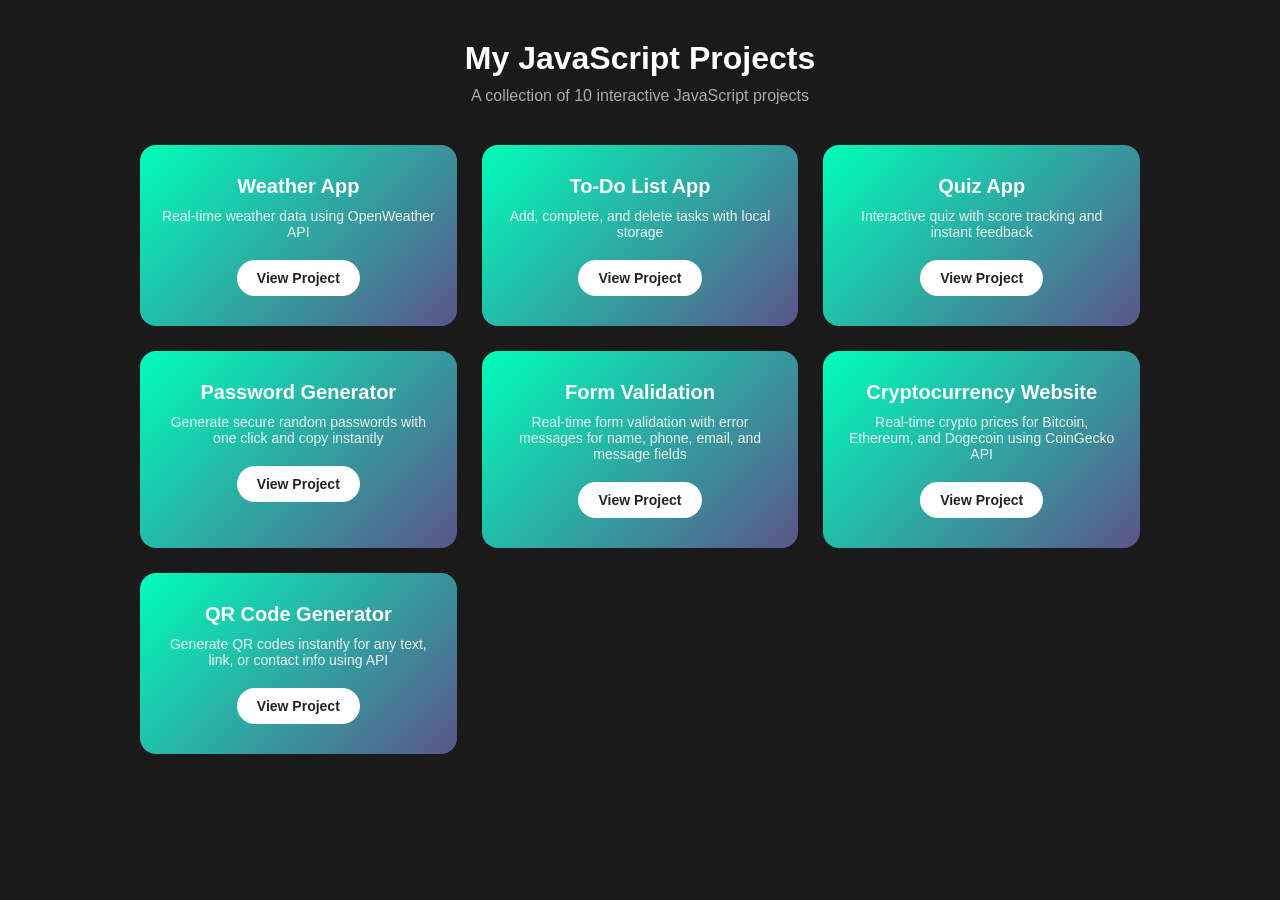
==== index.html @ 2d50b3ee "QR code generator" ====
<!DOCTYPE html>
<html>
<head>
    <meta name="viewport" content="width=device-width, initial-scale=1.0">
    <title>JS Projects Collection</title>
    <link rel="stylesheet" href="style.css">
</head>
<body>
    <h1>My JavaScript Projects</h1>
    <p>A collection of 10 interactive JavaScript projects</p>

    <div class="grid">

        <div class="card">
            <h2>Weather App</h2>
            <p>Real-time weather data using OpenWeather API</p>
            <a href="weather-app/index.html" class="btn">View Project</a>
        </div>

        <div class="card">
    <h2>To-Do List App</h2>
    <p>Add, complete, and delete tasks with local storage</p>
    <a href="to-do-list-app/index.html" class="btn">View Project</a>
</div>
    
<div class="card">
    <h2>Quiz App</h2>
    <p>Interactive quiz with score tracking and instant feedback</p>
    <a href="quiz-app/index.html" class="btn">View Project</a>
</div>

<div class="card">
    <h2>Password Generator</h2>
    <p>Generate secure random passwords with one click and copy instantly</p>
    <a href="password-generator/index.html" class="btn">View Project</a>
</div>

<div class="card">
    <h2>Form Validation</h2>
    <p>Real-time form validation with error messages for name, phone, email, and message fields</p>
    <a href="form-validation/index.html" class="btn">View Project</a>
</div>

<div class="card">
    <h2>Cryptocurrency Website</h2>
    <p>Real-time crypto prices for Bitcoin, Ethereum, and Dogecoin using CoinGecko API</p>
    <a href="cryptocurrency-website/index.html" class="btn">View Project</a>
</div>

<div class="card">
    <h2>QR Code Generator</h2>
    <p>Generate QR codes instantly for any text, link, or contact info using API</p>
    <a href="qr-code-generator/index.html" class="btn">View Project</a>
</div>

</div>
</body>
</html>
---- style.css ----
* {
    margin: 0;
    padding: 0;
    box-sizing: border-box;
    font-family: 'Poppins', sans-serif;
}

body {
    background: #1a1a1a;
    color: #fff;
    text-align: center;
    padding: 40px 20px;
}

h1 {
    font-size: 32px;
    margin-bottom: 10px;
}

body > p {
    color: #aaa;
    margin-bottom: 40px;
}

.grid {
    display: grid;
    grid-template-columns: repeat(auto-fit, minmax(250px, 1fr));
    gap: 25px;
    max-width: 1000px;
    margin: 0 auto;
}

.card {
    background: linear-gradient(135deg, #00feba, #5b548a);
    border-radius: 16px;
    padding: 30px 20px;
}

.card h2 {
    font-size: 20px;
    margin-bottom: 10px;
}

.card p {
    font-size: 14px;
    margin-bottom: 20px;
    opacity: 0.9;
}

.btn {
    display: inline-block;
    background: #fff;
    color: #222;
    padding: 10px 20px;
    border-radius: 30px;
    text-decoration: none;
    font-weight: 600;
    font-size: 14px;
}

.btn:hover {
    opacity: 0.85;
}
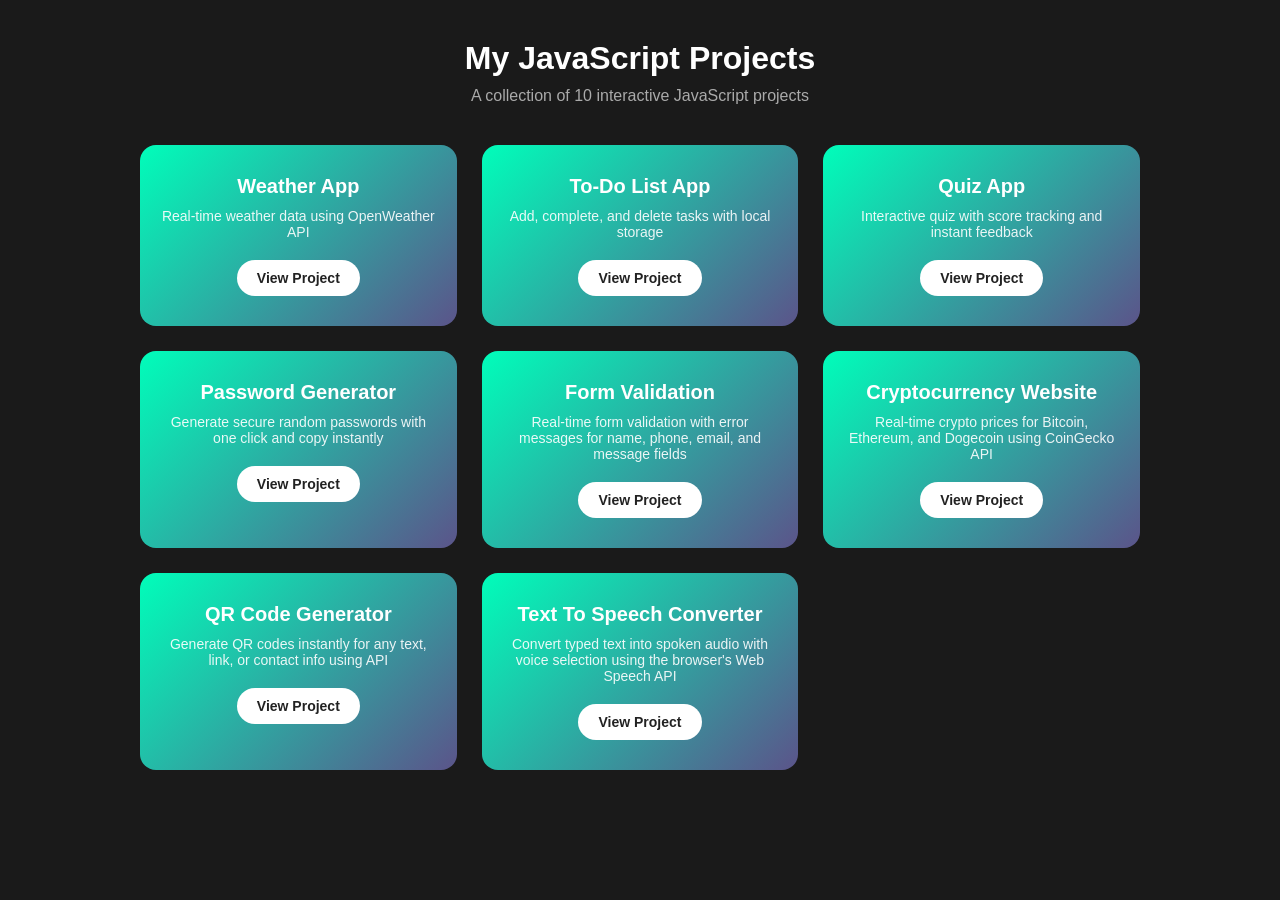
==== commit 15dac851: "text to speech converter" ====
--- a/index.html
+++ b/index.html
@@ -53,6 +53,12 @@
     <a href="qr-code-generator/index.html" class="btn">View Project</a>
 </div>
 
+<div class="card">
+    <h2>Text To Speech Converter</h2>
+    <p>Convert typed text into spoken audio with voice selection using the browser's Web Speech API</p>
+    <a href="text-to-speech-converter/index.html" class="btn">View Project</a>
+</div>
+
 </div>
 </body>
 </html>
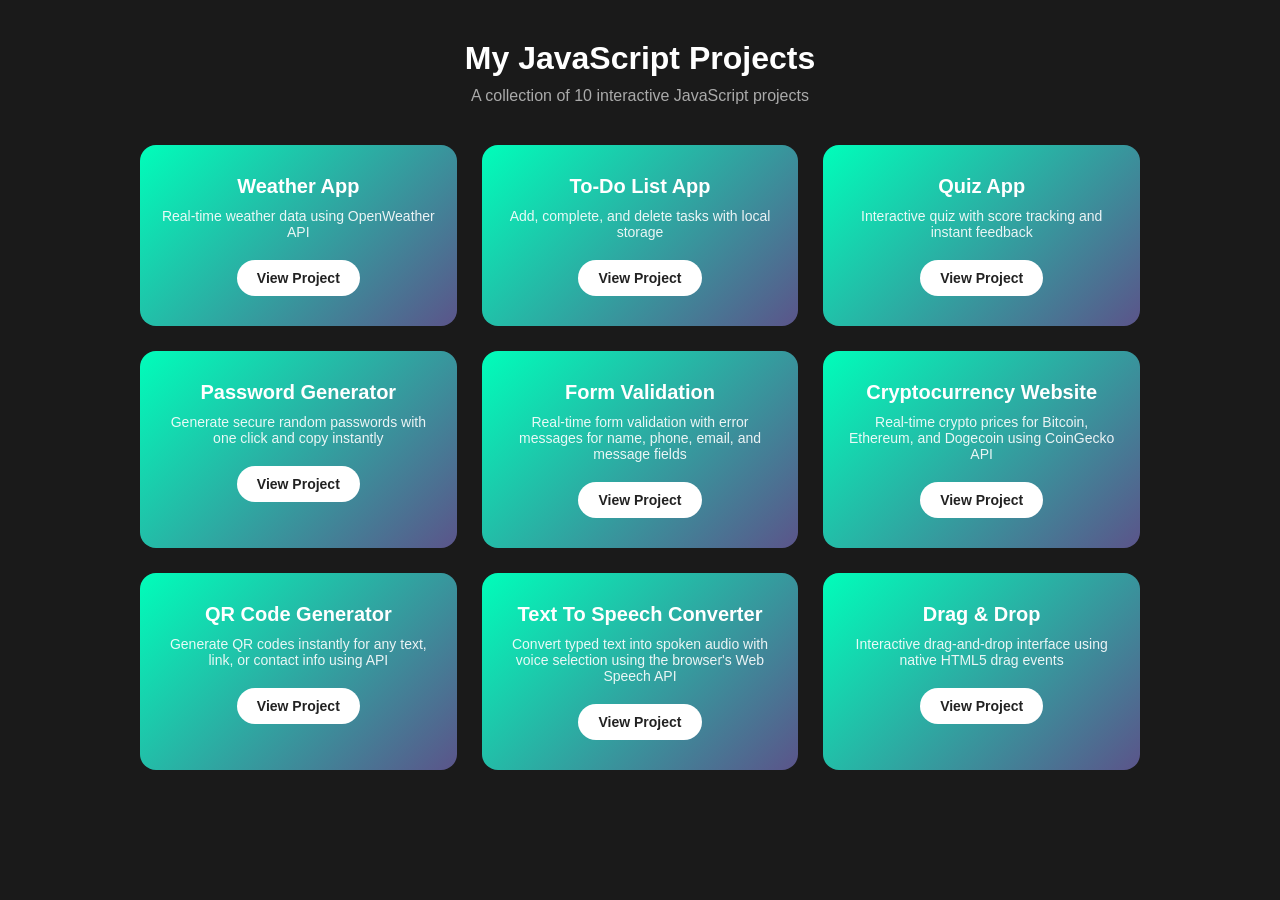
==== commit 55f38b1f: "drag and drop" ====
--- a/index.html
+++ b/index.html
@@ -59,6 +59,12 @@
     <a href="text-to-speech-converter/index.html" class="btn">View Project</a>
 </div>
 
+<div class="card">
+    <h2>Drag & Drop</h2>
+    <p>Interactive drag-and-drop interface using native HTML5 drag events</p>
+    <a href="drag-and-drop/index.html" class="btn">View Project</a>
+</div>
+
 </div>
 </body>
 </html>
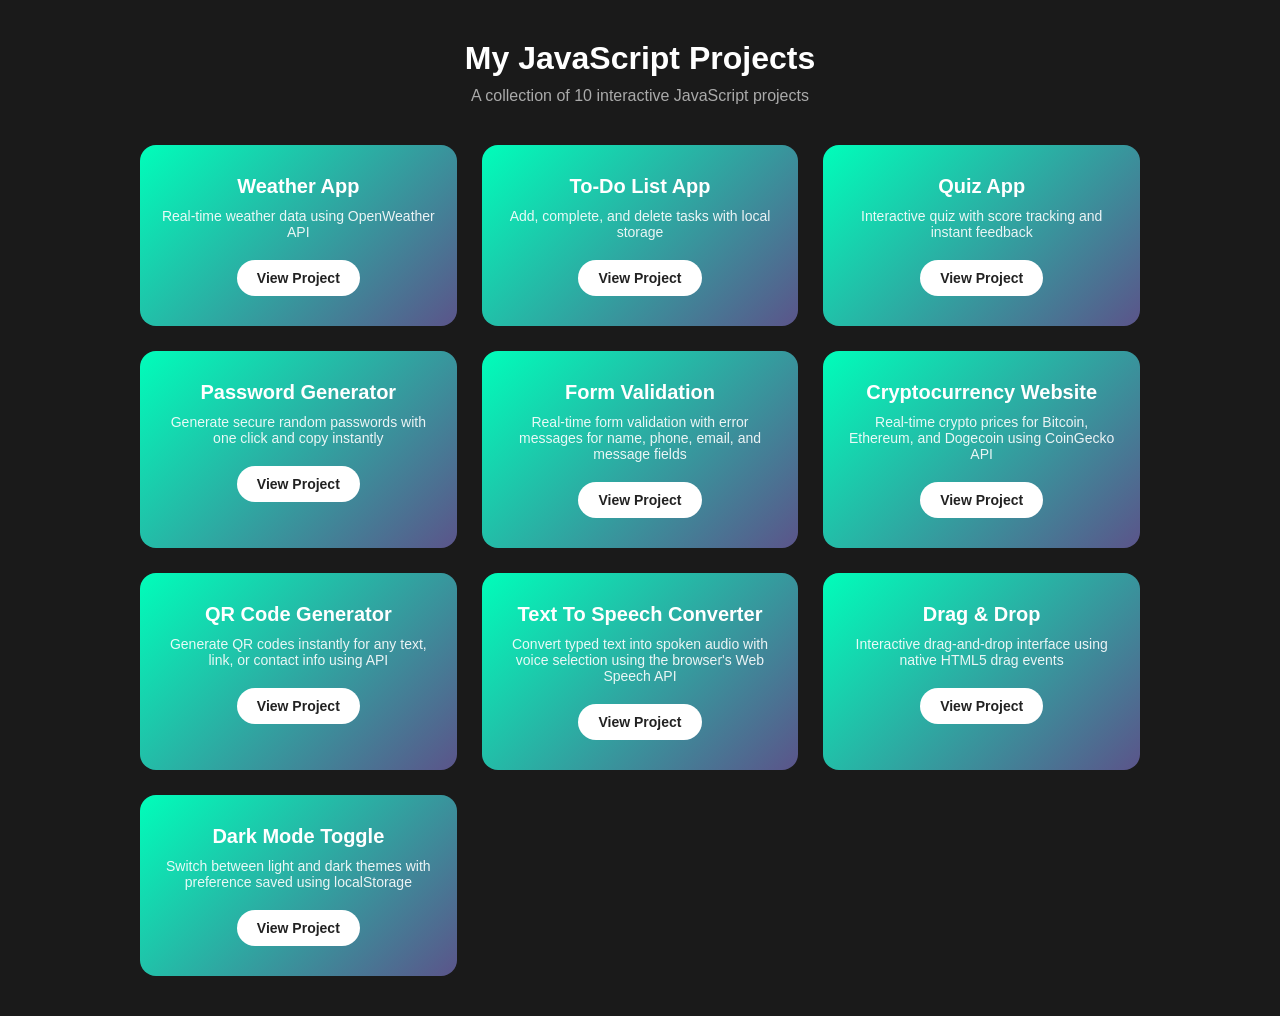
==== commit 0f6e7717: "dark mode" ====
--- a/index.html
+++ b/index.html
@@ -65,6 +65,12 @@
     <a href="drag-and-drop/index.html" class="btn">View Project</a>
 </div>
 
+<div class="card">
+    <h2>Dark Mode Toggle</h2>
+    <p>Switch between light and dark themes with preference saved using localStorage</p>
+    <a href="dark-mode-toggle/index.html" class="btn">View Project</a>
+</div>
+
 </div>
 </body>
 </html>
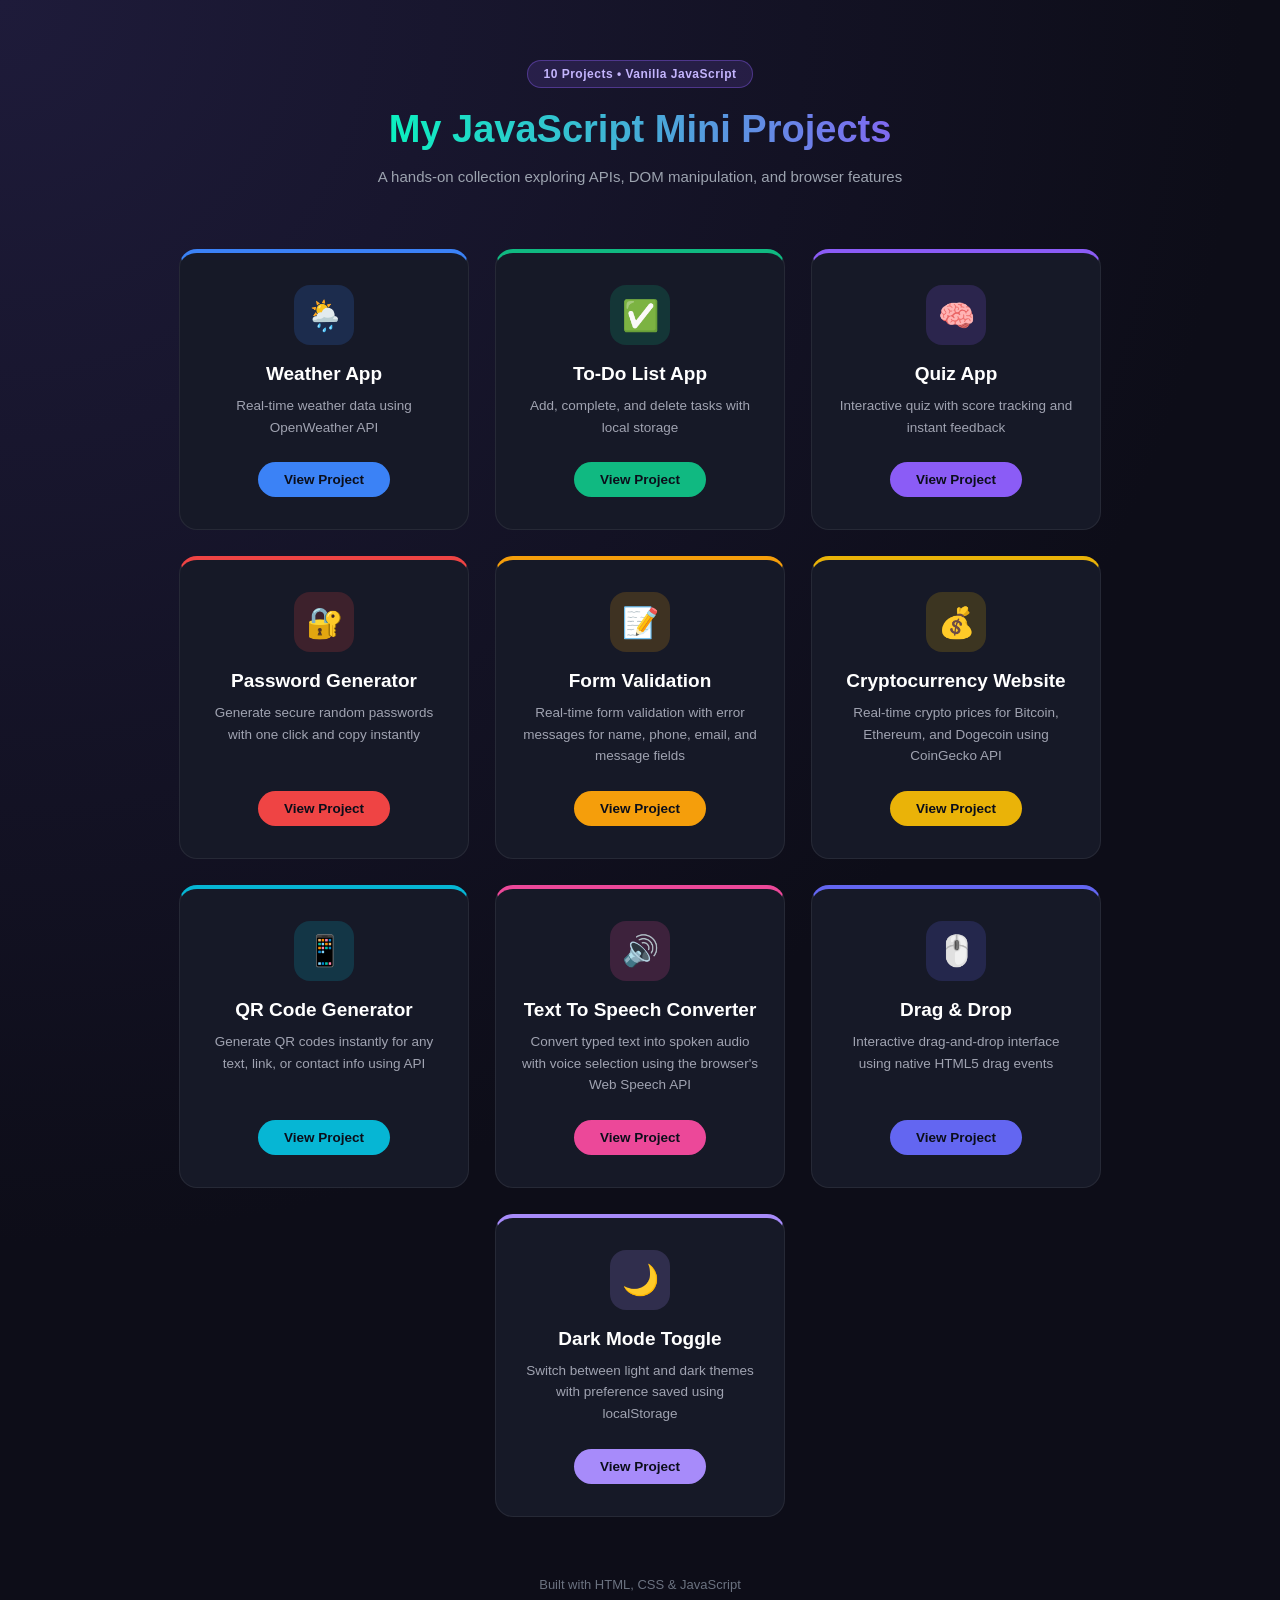
==== commit 2f987fc1: "fix card" ====
--- a/index.html
+++ b/index.html
@@ -2,75 +2,92 @@
 <html>
 <head>
     <meta name="viewport" content="width=device-width, initial-scale=1.0">
-    <title>JS Projects Collection</title>
+    <title>JS Mini Projects Collection</title>
     <link rel="stylesheet" href="style.css">
 </head>
 <body>
-    <h1>My JavaScript Projects</h1>
-    <p>A collection of 10 interactive JavaScript projects</p>
+    <div class="header">
+        <span class="badge">10 Projects • Vanilla JavaScript</span>
+        <h1>My JavaScript Mini Projects</h1>
+        <p>A hands-on collection exploring APIs, DOM manipulation, and browser features</p>
+    </div>
 
     <div class="grid">
 
-        <div class="card">
+        <div class="card" style="--accent:#3b82f6;">
+            <div class="icon">🌦️</div>
             <h2>Weather App</h2>
             <p>Real-time weather data using OpenWeather API</p>
             <a href="weather-app/index.html" class="btn">View Project</a>
         </div>
 
-        <div class="card">
-    <h2>To-Do List App</h2>
-    <p>Add, complete, and delete tasks with local storage</p>
-    <a href="to-do-list-app/index.html" class="btn">View Project</a>
-</div>
-    
-<div class="card">
-    <h2>Quiz App</h2>
-    <p>Interactive quiz with score tracking and instant feedback</p>
-    <a href="quiz-app/index.html" class="btn">View Project</a>
-</div>
+        <div class="card" style="--accent:#10b981;">
+            <div class="icon">✅</div>
+            <h2>To-Do List App</h2>
+            <p>Add, complete, and delete tasks with local storage</p>
+            <a href="to-do-list-app/index.html" class="btn">View Project</a>
+        </div>
 
-<div class="card">
-    <h2>Password Generator</h2>
-    <p>Generate secure random passwords with one click and copy instantly</p>
-    <a href="password-generator/index.html" class="btn">View Project</a>
-</div>
+        <div class="card" style="--accent:#8b5cf6;">
+            <div class="icon">🧠</div>
+            <h2>Quiz App</h2>
+            <p>Interactive quiz with score tracking and instant feedback</p>
+            <a href="quiz-app/index.html" class="btn">View Project</a>
+        </div>
 
-<div class="card">
-    <h2>Form Validation</h2>
-    <p>Real-time form validation with error messages for name, phone, email, and message fields</p>
-    <a href="form-validation/index.html" class="btn">View Project</a>
-</div>
+        <div class="card" style="--accent:#ef4444;">
+            <div class="icon">🔐</div>
+            <h2>Password Generator</h2>
+            <p>Generate secure random passwords with one click and copy instantly</p>
+            <a href="password-generator/index.html" class="btn">View Project</a>
+        </div>
 
-<div class="card">
-    <h2>Cryptocurrency Website</h2>
-    <p>Real-time crypto prices for Bitcoin, Ethereum, and Dogecoin using CoinGecko API</p>
-    <a href="cryptocurrency-website/index.html" class="btn">View Project</a>
-</div>
+        <div class="card" style="--accent:#f59e0b;">
+            <div class="icon">📝</div>
+            <h2>Form Validation</h2>
+            <p>Real-time form validation with error messages for name, phone, email, and message fields</p>
+            <a href="form-validation/index.html" class="btn">View Project</a>
+        </div>
 
-<div class="card">
-    <h2>QR Code Generator</h2>
-    <p>Generate QR codes instantly for any text, link, or contact info using API</p>
-    <a href="qr-code-generator/index.html" class="btn">View Project</a>
-</div>
+        <div class="card" style="--accent:#eab308;">
+            <div class="icon">💰</div>
+            <h2>Cryptocurrency Website</h2>
+            <p>Real-time crypto prices for Bitcoin, Ethereum, and Dogecoin using CoinGecko API</p>
+            <a href="cryptocurrency-website/index.html" class="btn">View Project</a>
+        </div>
 
-<div class="card">
-    <h2>Text To Speech Converter</h2>
-    <p>Convert typed text into spoken audio with voice selection using the browser's Web Speech API</p>
-    <a href="text-to-speech-converter/index.html" class="btn">View Project</a>
-</div>
+        <div class="card" style="--accent:#06b6d4;">
+            <div class="icon">📱</div>
+            <h2>QR Code Generator</h2>
+            <p>Generate QR codes instantly for any text, link, or contact info using API</p>
+            <a href="qr-code-generator/index.html" class="btn">View Project</a>
+        </div>
 
-<div class="card">
-    <h2>Drag & Drop</h2>
-    <p>Interactive drag-and-drop interface using native HTML5 drag events</p>
-    <a href="drag-and-drop/index.html" class="btn">View Project</a>
-</div>
+        <div class="card" style="--accent:#ec4899;">
+            <div class="icon">🔊</div>
+            <h2>Text To Speech Converter</h2>
+            <p>Convert typed text into spoken audio with voice selection using the browser's Web Speech API</p>
+            <a href="text-to-speech-converter/index.html" class="btn">View Project</a>
+        </div>
 
-<div class="card">
-    <h2>Dark Mode Toggle</h2>
-    <p>Switch between light and dark themes with preference saved using localStorage</p>
-    <a href="dark-mode-toggle/index.html" class="btn">View Project</a>
-</div>
+        <div class="card" style="--accent:#6366f1;">
+            <div class="icon">🖱️</div>
+            <h2>Drag & Drop</h2>
+            <p>Interactive drag-and-drop interface using native HTML5 drag events</p>
+            <a href="drag-and-drop/index.html" class="btn">View Project</a>
+        </div>
 
-</div>
+        <div class="card" style="--accent:#a78bfa;">
+            <div class="icon">🌙</div>
+            <h2>Dark Mode Toggle</h2>
+            <p>Switch between light and dark themes with preference saved using localStorage</p>
+            <a href="dark-mode-toggle/index.html" class="btn">View Project</a>
+        </div>
+
+    </div>
+
+    <div class="footer">
+        <p>Built with HTML, CSS & JavaScript</p>
+    </div>
 </body>
 </html>
--- a/style.css
+++ b/style.css
@@ -6,58 +6,122 @@
 }
 
 body {
-    background: #1a1a1a;
+    background: radial-gradient(circle at top left, #1e1b3a, #0d0d18 60%);
     color: #fff;
-    text-align: center;
-    padding: 40px 20px;
+    min-height: 100vh;
+    padding: 60px 20px 40px;
 }
 
-h1 {
-    font-size: 32px;
-    margin-bottom: 10px;
+.header {
+    text-align: center;
+    max-width: 600px;
+    margin: 0 auto 60px;
 }
 
-body > p {
-    color: #aaa;
-    margin-bottom: 40px;
+.badge {
+    display: inline-block;
+    background: rgba(139, 92, 246, 0.15);
+    color: #c4b5fd;
+    border: 1px solid rgba(139, 92, 246, 0.4);
+    padding: 6px 16px;
+    border-radius: 30px;
+    font-size: 12px;
+    font-weight: 600;
+    letter-spacing: 0.5px;
+    margin-bottom: 20px;
+}
+
+.header h1 {
+    font-size: 38px;
+    font-weight: 700;
+    margin-bottom: 14px;
+    background: linear-gradient(90deg, #00feba, #8b5cf6);
+    -webkit-background-clip: text;
+    background-clip: text;
+    color: transparent;
+}
+
+.header p {
+    color: #9ca3af;
+    font-size: 15px;
+    line-height: 1.6;
 }
 
 .grid {
-    display: grid;
-    grid-template-columns: repeat(auto-fit, minmax(250px, 1fr));
-    gap: 25px;
-    max-width: 1000px;
+    display: flex;
+    flex-wrap: wrap;
+    justify-content: center;
+    align-items: stretch;
+    gap: 26px;
+    max-width: 1100px;
     margin: 0 auto;
 }
 
 .card {
-    background: linear-gradient(135deg, #00feba, #5b548a);
+    --accent: #00feba;
+    background: #161927;
+    border: 1px solid rgba(255, 255, 255, 0.07);
+    border-top: 4px solid var(--accent);
+    border-radius: 18px;
+    padding: 32px 24px;
+    width: 290px;
+    text-align: center;
+    transition: transform 0.3s ease, box-shadow 0.3s ease;
+    display: flex;
+    flex-direction: column;
+    align-items: center;
+}
+
+.card:hover {
+    transform: translateY(-8px);
+    box-shadow: 0 16px 32px rgba(0, 0, 0, 0.4), 0 0 0 1px var(--accent);
+}
+
+.icon {
+    font-size: 30px;
+    width: 60px;
+    height: 60px;
     border-radius: 16px;
-    padding: 30px 20px;
+    background: color-mix(in srgb, var(--accent) 18%, transparent);
+    display: flex;
+    align-items: center;
+    justify-content: center;
+    margin-bottom: 18px;
 }
 
 .card h2 {
-    font-size: 20px;
+    font-size: 19px;
+    font-weight: 600;
     margin-bottom: 10px;
 }
 
 .card p {
-    font-size: 14px;
-    margin-bottom: 20px;
-    opacity: 0.9;
+    font-size: 13.5px;
+    color: #a0a3b1;
+    line-height: 1.6;
+    margin-bottom: 24px;
+    flex-grow: 1;
 }
 
 .btn {
     display: inline-block;
-    background: #fff;
-    color: #222;
-    padding: 10px 20px;
+    background: var(--accent);
+    color: #0b0e1a;
+    padding: 10px 26px;
     border-radius: 30px;
     text-decoration: none;
-    font-weight: 600;
-    font-size: 14px;
+    font-weight: 700;
+    font-size: 13.5px;
+    transition: opacity 0.2s;
 }
 
 .btn:hover {
     opacity: 0.85;
+}
+
+.footer {
+    text-align: center;
+    margin-top: 60px;
+    color: #6b7280;
+    font-size: 13px;
 }
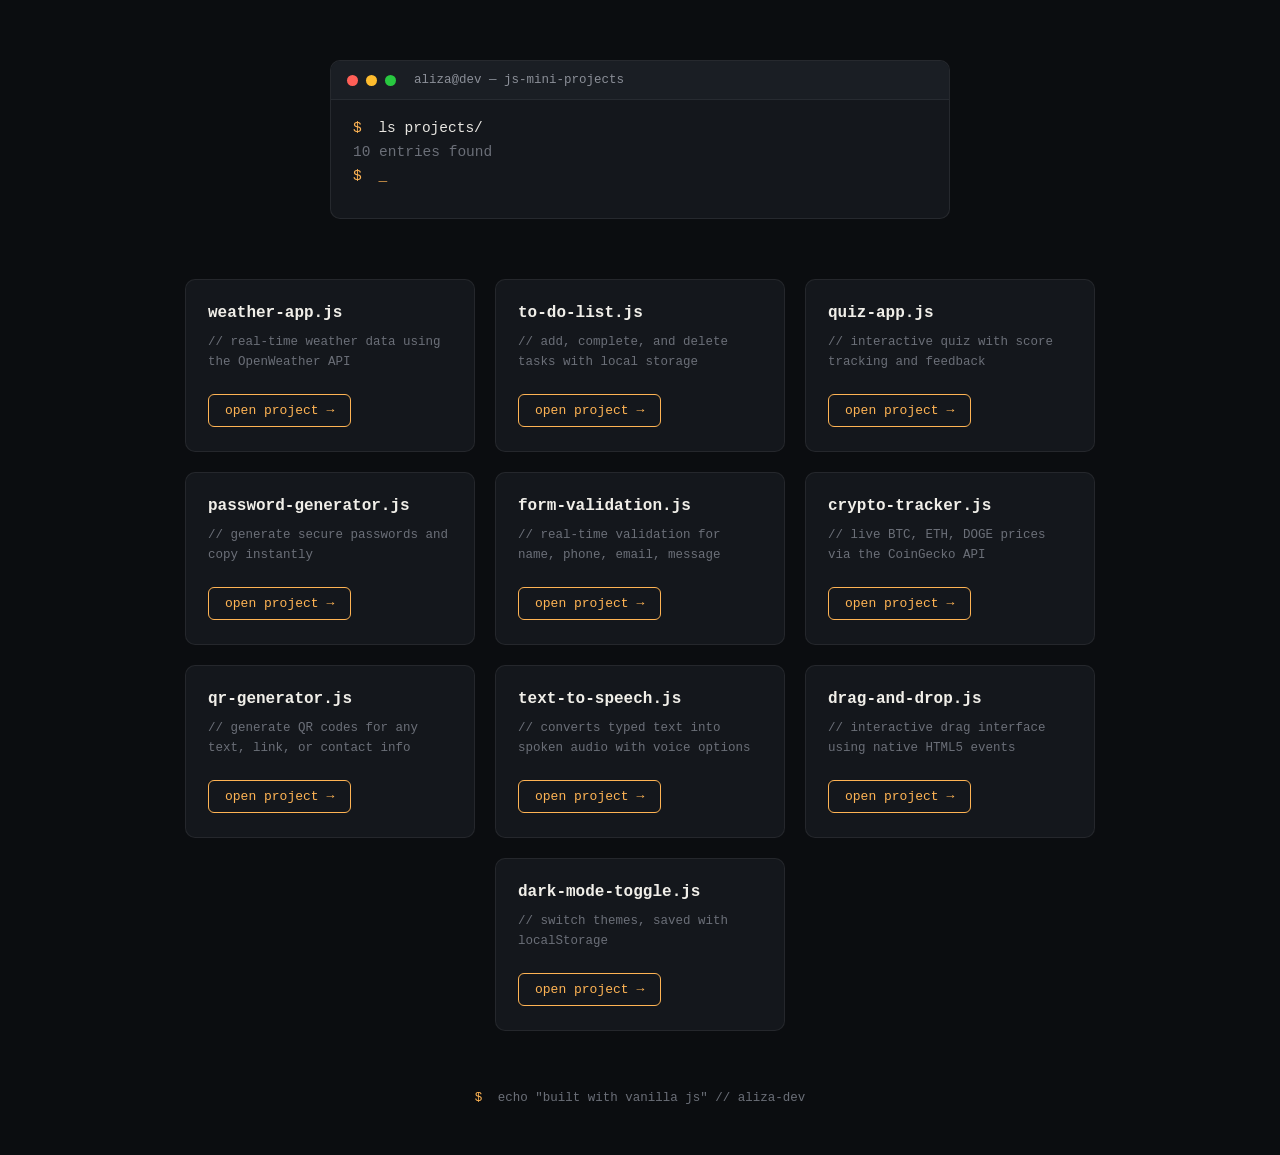
==== commit e4c763a2: "fix card" ====
--- a/index.html
+++ b/index.html
@@ -6,88 +6,86 @@
     <link rel="stylesheet" href="style.css">
 </head>
 <body>
-    <div class="header">
-        <span class="badge">10 Projects • Vanilla JavaScript</span>
-        <h1>My JavaScript Mini Projects</h1>
-        <p>A hands-on collection exploring APIs, DOM manipulation, and browser features</p>
+
+    <div class="terminal">
+        <div class="terminal-bar">
+            <span class="dot dot-red"></span>
+            <span class="dot dot-yellow"></span>
+            <span class="dot dot-green"></span>
+            <span class="terminal-title">aliza@dev — js-mini-projects</span>
+        </div>
+        <div class="terminal-body">
+            <p class="line"><span class="prompt">$</span> ls projects/</p>
+            <p class="line muted">10 entries found</p>
+            <p class="line"><span class="prompt">$</span> <span class="cursor">_</span></p>
+        </div>
     </div>
 
     <div class="grid">
 
-        <div class="card" style="--accent:#3b82f6;">
-            <div class="icon">🌦️</div>
-            <h2>Weather App</h2>
-            <p>Real-time weather data using OpenWeather API</p>
-            <a href="weather-app/index.html" class="btn">View Project</a>
+        <div class="file-card">
+            <p class="filename">weather-app.js</p>
+            <p class="comment">// real-time weather data using the OpenWeather API</p>
+            <a href="weather-app/index.html" class="open-btn">open project →</a>
         </div>
 
-        <div class="card" style="--accent:#10b981;">
-            <div class="icon">✅</div>
-            <h2>To-Do List App</h2>
-            <p>Add, complete, and delete tasks with local storage</p>
-            <a href="to-do-list-app/index.html" class="btn">View Project</a>
+        <div class="file-card">
+            <p class="filename">to-do-list.js</p>
+            <p class="comment">// add, complete, and delete tasks with local storage</p>
+            <a href="to-do-list-app/index.html" class="open-btn">open project →</a>
         </div>
 
-        <div class="card" style="--accent:#8b5cf6;">
-            <div class="icon">🧠</div>
-            <h2>Quiz App</h2>
-            <p>Interactive quiz with score tracking and instant feedback</p>
-            <a href="quiz-app/index.html" class="btn">View Project</a>
+        <div class="file-card">
+            <p class="filename">quiz-app.js</p>
+            <p class="comment">// interactive quiz with score tracking and feedback</p>
+            <a href="quiz-app/index.html" class="open-btn">open project →</a>
         </div>
 
-        <div class="card" style="--accent:#ef4444;">
-            <div class="icon">🔐</div>
-            <h2>Password Generator</h2>
-            <p>Generate secure random passwords with one click and copy instantly</p>
-            <a href="password-generator/index.html" class="btn">View Project</a>
+        <div class="file-card">
+            <p class="filename">password-generator.js</p>
+            <p class="comment">// generate secure passwords and copy instantly</p>
+            <a href="password-generator/index.html" class="open-btn">open project →</a>
         </div>
 
-        <div class="card" style="--accent:#f59e0b;">
-            <div class="icon">📝</div>
-            <h2>Form Validation</h2>
-            <p>Real-time form validation with error messages for name, phone, email, and message fields</p>
-            <a href="form-validation/index.html" class="btn">View Project</a>
+        <div class="file-card">
+            <p class="filename">form-validation.js</p>
+            <p class="comment">// real-time validation for name, phone, email, message</p>
+            <a href="form-validation/index.html" class="open-btn">open project →</a>
         </div>
 
-        <div class="card" style="--accent:#eab308;">
-            <div class="icon">💰</div>
-            <h2>Cryptocurrency Website</h2>
-            <p>Real-time crypto prices for Bitcoin, Ethereum, and Dogecoin using CoinGecko API</p>
-            <a href="cryptocurrency-website/index.html" class="btn">View Project</a>
+        <div class="file-card">
+            <p class="filename">crypto-tracker.js</p>
+            <p class="comment">// live BTC, ETH, DOGE prices via the CoinGecko API</p>
+            <a href="cryptocurrency-website/index.html" class="open-btn">open project →</a>
         </div>
 
-        <div class="card" style="--accent:#06b6d4;">
-            <div class="icon">📱</div>
-            <h2>QR Code Generator</h2>
-            <p>Generate QR codes instantly for any text, link, or contact info using API</p>
-            <a href="qr-code-generator/index.html" class="btn">View Project</a>
+        <div class="file-card">
+            <p class="filename">qr-generator.js</p>
+            <p class="comment">// generate QR codes for any text, link, or contact info</p>
+            <a href="qr-code-generator/index.html" class="open-btn">open project →</a>
         </div>
 
-        <div class="card" style="--accent:#ec4899;">
-            <div class="icon">🔊</div>
-            <h2>Text To Speech Converter</h2>
-            <p>Convert typed text into spoken audio with voice selection using the browser's Web Speech API</p>
-            <a href="text-to-speech-converter/index.html" class="btn">View Project</a>
+        <div class="file-card">
+            <p class="filename">text-to-speech.js</p>
+            <p class="comment">// converts typed text into spoken audio with voice options</p>
+            <a href="text-to-speech-converter/index.html" class="open-btn">open project →</a>
         </div>
 
-        <div class="card" style="--accent:#6366f1;">
-            <div class="icon">🖱️</div>
-            <h2>Drag & Drop</h2>
-            <p>Interactive drag-and-drop interface using native HTML5 drag events</p>
-            <a href="drag-and-drop/index.html" class="btn">View Project</a>
+        <div class="file-card">
+            <p class="filename">drag-and-drop.js</p>
+            <p class="comment">// interactive drag interface using native HTML5 events</p>
+            <a href="drag-and-drop/index.html" class="open-btn">open project →</a>
         </div>
 
-        <div class="card" style="--accent:#a78bfa;">
-            <div class="icon">🌙</div>
-            <h2>Dark Mode Toggle</h2>
-            <p>Switch between light and dark themes with preference saved using localStorage</p>
-            <a href="dark-mode-toggle/index.html" class="btn">View Project</a>
+        <div class="file-card">
+            <p class="filename">dark-mode-toggle.js</p>
+            <p class="comment">// switch themes, saved with localStorage</p>
+            <a href="dark-mode-toggle/index.html" class="open-btn">open project →</a>
         </div>
 
     </div>
 
-    <div class="footer">
-        <p>Built with HTML, CSS & JavaScript</p>
-    </div>
+    <p class="footer-line"><span class="prompt">$</span> echo "built with vanilla js" <span class="muted">// aliza-dev</span></p>
+
 </body>
 </html>
--- a/style.css
+++ b/style.css
@@ -2,126 +2,154 @@
     margin: 0;
     padding: 0;
     box-sizing: border-box;
-    font-family: 'Poppins', sans-serif;
 }
 
 body {
-    background: radial-gradient(circle at top left, #1e1b3a, #0d0d18 60%);
-    color: #fff;
+    background: #0b0d10;
+    color: #e8e6e1;
+    font-family: 'Inter', -apple-system, sans-serif;
     min-height: 100vh;
-    padding: 60px 20px 40px;
+    padding: 60px 20px 50px;
 }
 
-.header {
-    text-align: center;
-    max-width: 600px;
+.terminal {
+    max-width: 620px;
     margin: 0 auto 60px;
+    background: #14171c;
+    border: 1px solid rgba(255, 255, 255, 0.08);
+    border-radius: 10px;
+    overflow: hidden;
 }
 
-.badge {
-    display: inline-block;
-    background: rgba(139, 92, 246, 0.15);
-    color: #c4b5fd;
-    border: 1px solid rgba(139, 92, 246, 0.4);
-    padding: 6px 16px;
-    border-radius: 30px;
-    font-size: 12px;
-    font-weight: 600;
-    letter-spacing: 0.5px;
-    margin-bottom: 20px;
+.terminal-bar {
+    display: flex;
+    align-items: center;
+    gap: 8px;
+    padding: 12px 16px;
+    background: #1a1e24;
+    border-bottom: 1px solid rgba(255, 255, 255, 0.06);
 }
 
-.header h1 {
-    font-size: 38px;
-    font-weight: 700;
-    margin-bottom: 14px;
-    background: linear-gradient(90deg, #00feba, #8b5cf6);
-    -webkit-background-clip: text;
-    background-clip: text;
-    color: transparent;
+.dot {
+    width: 11px;
+    height: 11px;
+    border-radius: 50%;
 }
 
-.header p {
-    color: #9ca3af;
-    font-size: 15px;
-    line-height: 1.6;
+.dot-red { background: #ff5f57; }
+.dot-yellow { background: #febc2e; }
+.dot-green { background: #28c840; }
+
+.terminal-title {
+    margin-left: 10px;
+    font-family: 'Courier New', monospace;
+    font-size: 12.5px;
+    color: #8b8f98;
+}
+
+.terminal-body {
+    padding: 20px 22px 26px;
+    font-family: 'Courier New', monospace;
+    font-size: 14.5px;
+}
+
+.line {
+    margin-bottom: 8px;
+    color: #e8e6e1;
+}
+
+.line.muted {
+    color: #6b6f78;
+}
+
+.prompt {
+    color: #ffb454;
+    margin-right: 8px;
+}
+
+.cursor {
+    color: #ffb454;
+    animation: blink 1s step-end infinite;
+}
+
+@keyframes blink {
+    50% { opacity: 0; }
 }
 
 .grid {
     display: flex;
     flex-wrap: wrap;
     justify-content: center;
-    align-items: stretch;
-    gap: 26px;
-    max-width: 1100px;
+    gap: 20px;
+    max-width: 1000px;
     margin: 0 auto;
 }
 
-.card {
-    --accent: #00feba;
-    background: #161927;
+.file-card {
+    background: #14171c;
     border: 1px solid rgba(255, 255, 255, 0.07);
-    border-top: 4px solid var(--accent);
-    border-radius: 18px;
-    padding: 32px 24px;
+    border-radius: 10px;
+    padding: 24px 22px;
     width: 290px;
-    text-align: center;
-    transition: transform 0.3s ease, box-shadow 0.3s ease;
-    display: flex;
-    flex-direction: column;
-    align-items: center;
+    transition: border-color 0.25s ease, transform 0.25s ease, box-shadow 0.25s ease;
 }
 
-.card:hover {
-    transform: translateY(-8px);
-    box-shadow: 0 16px 32px rgba(0, 0, 0, 0.4), 0 0 0 1px var(--accent);
+.file-card:hover {
+    border-color: #ffb454;
+    transform: translateY(-4px);
+    box-shadow: 0 10px 26px rgba(255, 180, 84, 0.08);
 }
 
-.icon {
-    font-size: 30px;
-    width: 60px;
-    height: 60px;
-    border-radius: 16px;
-    background: color-mix(in srgb, var(--accent) 18%, transparent);
-    display: flex;
-    align-items: center;
-    justify-content: center;
-    margin-bottom: 18px;
-}
-
-.card h2 {
-    font-size: 19px;
-    font-weight: 600;
+.filename {
+    font-family: 'Courier New', monospace;
+    font-size: 16px;
+    font-weight: 700;
+    color: #f1efe9;
     margin-bottom: 10px;
 }
 
-.card p {
-    font-size: 13.5px;
-    color: #a0a3b1;
+.comment {
+    font-family: 'Courier New', monospace;
+    font-size: 12.5px;
+    color: #6b6f78;
     line-height: 1.6;
-    margin-bottom: 24px;
-    flex-grow: 1;
+    margin-bottom: 22px;
+    min-height: 40px;
 }
 
-.btn {
+.open-btn {
     display: inline-block;
-    background: var(--accent);
-    color: #0b0e1a;
-    padding: 10px 26px;
-    border-radius: 30px;
+    font-family: 'Courier New', monospace;
+    font-size: 13px;
+    color: #ffb454;
     text-decoration: none;
-    font-weight: 700;
-    font-size: 13.5px;
-    transition: opacity 0.2s;
+    border: 1px solid #ffb454;
+    padding: 8px 16px;
+    border-radius: 6px;
+    transition: background 0.2s ease, color 0.2s ease;
 }
 
-.btn:hover {
-    opacity: 0.85;
+.open-btn:hover {
+    background: #ffb454;
+    color: #14171c;
 }
 
-.footer {
+.open-btn:focus-visible,
+.dot:focus-visible {
+    outline: 2px solid #ffb454;
+    outline-offset: 2px;
+}
+
+.footer-line {
     text-align: center;
     margin-top: 60px;
-    color: #6b7280;
-    font-size: 13px;
+    font-family: 'Courier New', monospace;
+    font-size: 12.5px;
+    color: #6b6f78;
+}
+
+@media (max-width: 480px) {
+    .terminal-title {
+        display: none;
+    }
 }
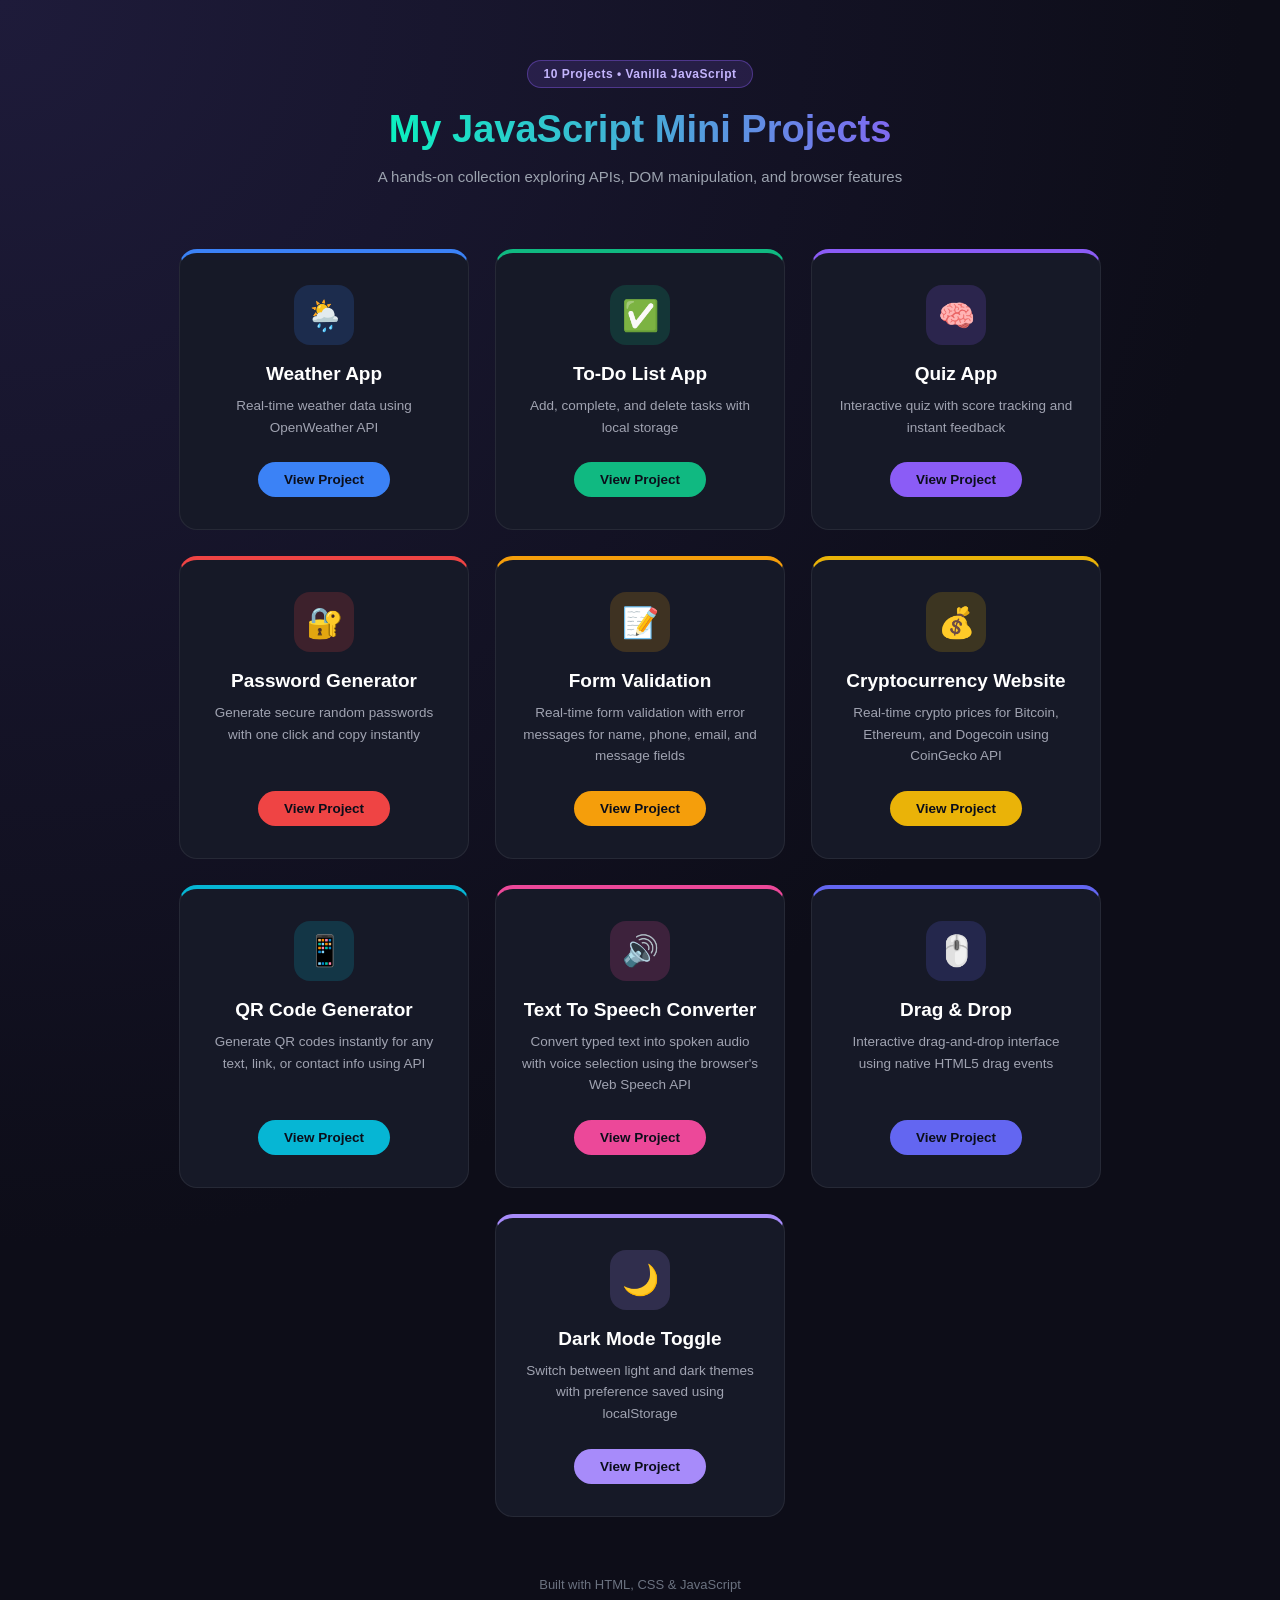
==== commit 6f9d3550: "fix card" ====
--- a/index.html
+++ b/index.html
@@ -6,86 +6,88 @@
     <link rel="stylesheet" href="style.css">
 </head>
 <body>
-
-    <div class="terminal">
-        <div class="terminal-bar">
-            <span class="dot dot-red"></span>
-            <span class="dot dot-yellow"></span>
-            <span class="dot dot-green"></span>
-            <span class="terminal-title">aliza@dev — js-mini-projects</span>
-        </div>
-        <div class="terminal-body">
-            <p class="line"><span class="prompt">$</span> ls projects/</p>
-            <p class="line muted">10 entries found</p>
-            <p class="line"><span class="prompt">$</span> <span class="cursor">_</span></p>
-        </div>
+    <div class="header">
+        <span class="badge">10 Projects • Vanilla JavaScript</span>
+        <h1>My JavaScript Mini Projects</h1>
+        <p>A hands-on collection exploring APIs, DOM manipulation, and browser features</p>
     </div>
 
     <div class="grid">
 
-        <div class="file-card">
-            <p class="filename">weather-app.js</p>
-            <p class="comment">// real-time weather data using the OpenWeather API</p>
-            <a href="weather-app/index.html" class="open-btn">open project →</a>
+        <div class="card" style="--accent:#3b82f6;">
+            <div class="icon">🌦️</div>
+            <h2>Weather App</h2>
+            <p>Real-time weather data using OpenWeather API</p>
+            <a href="weather-app/index.html" class="btn">View Project</a>
         </div>
 
-        <div class="file-card">
-            <p class="filename">to-do-list.js</p>
-            <p class="comment">// add, complete, and delete tasks with local storage</p>
-            <a href="to-do-list-app/index.html" class="open-btn">open project →</a>
+        <div class="card" style="--accent:#10b981;">
+            <div class="icon">✅</div>
+            <h2>To-Do List App</h2>
+            <p>Add, complete, and delete tasks with local storage</p>
+            <a href="to-do-list-app/index.html" class="btn">View Project</a>
         </div>
 
-        <div class="file-card">
-            <p class="filename">quiz-app.js</p>
-            <p class="comment">// interactive quiz with score tracking and feedback</p>
-            <a href="quiz-app/index.html" class="open-btn">open project →</a>
+        <div class="card" style="--accent:#8b5cf6;">
+            <div class="icon">🧠</div>
+            <h2>Quiz App</h2>
+            <p>Interactive quiz with score tracking and instant feedback</p>
+            <a href="quiz-app/index.html" class="btn">View Project</a>
         </div>
 
-        <div class="file-card">
-            <p class="filename">password-generator.js</p>
-            <p class="comment">// generate secure passwords and copy instantly</p>
-            <a href="password-generator/index.html" class="open-btn">open project →</a>
+        <div class="card" style="--accent:#ef4444;">
+            <div class="icon">🔐</div>
+            <h2>Password Generator</h2>
+            <p>Generate secure random passwords with one click and copy instantly</p>
+            <a href="password-generator/index.html" class="btn">View Project</a>
         </div>
 
-        <div class="file-card">
-            <p class="filename">form-validation.js</p>
-            <p class="comment">// real-time validation for name, phone, email, message</p>
-            <a href="form-validation/index.html" class="open-btn">open project →</a>
+        <div class="card" style="--accent:#f59e0b;">
+            <div class="icon">📝</div>
+            <h2>Form Validation</h2>
+            <p>Real-time form validation with error messages for name, phone, email, and message fields</p>
+            <a href="form-validation/index.html" class="btn">View Project</a>
         </div>
 
-        <div class="file-card">
-            <p class="filename">crypto-tracker.js</p>
-            <p class="comment">// live BTC, ETH, DOGE prices via the CoinGecko API</p>
-            <a href="cryptocurrency-website/index.html" class="open-btn">open project →</a>
+        <div class="card" style="--accent:#eab308;">
+            <div class="icon">💰</div>
+            <h2>Cryptocurrency Website</h2>
+            <p>Real-time crypto prices for Bitcoin, Ethereum, and Dogecoin using CoinGecko API</p>
+            <a href="cryptocurrency-website/index.html" class="btn">View Project</a>
         </div>
 
-        <div class="file-card">
-            <p class="filename">qr-generator.js</p>
-            <p class="comment">// generate QR codes for any text, link, or contact info</p>
-            <a href="qr-code-generator/index.html" class="open-btn">open project →</a>
+        <div class="card" style="--accent:#06b6d4;">
+            <div class="icon">📱</div>
+            <h2>QR Code Generator</h2>
+            <p>Generate QR codes instantly for any text, link, or contact info using API</p>
+            <a href="qr-code-generator/index.html" class="btn">View Project</a>
         </div>
 
-        <div class="file-card">
-            <p class="filename">text-to-speech.js</p>
-            <p class="comment">// converts typed text into spoken audio with voice options</p>
-            <a href="text-to-speech-converter/index.html" class="open-btn">open project →</a>
+        <div class="card" style="--accent:#ec4899;">
+            <div class="icon">🔊</div>
+            <h2>Text To Speech Converter</h2>
+            <p>Convert typed text into spoken audio with voice selection using the browser's Web Speech API</p>
+            <a href="text-to-speech-converter/index.html" class="btn">View Project</a>
         </div>
 
-        <div class="file-card">
-            <p class="filename">drag-and-drop.js</p>
-            <p class="comment">// interactive drag interface using native HTML5 events</p>
-            <a href="drag-and-drop/index.html" class="open-btn">open project →</a>
+        <div class="card" style="--accent:#6366f1;">
+            <div class="icon">🖱️</div>
+            <h2>Drag & Drop</h2>
+            <p>Interactive drag-and-drop interface using native HTML5 drag events</p>
+            <a href="drag-and-drop/index.html" class="btn">View Project</a>
         </div>
 
-        <div class="file-card">
-            <p class="filename">dark-mode-toggle.js</p>
-            <p class="comment">// switch themes, saved with localStorage</p>
-            <a href="dark-mode-toggle/index.html" class="open-btn">open project →</a>
+        <div class="card" style="--accent:#a78bfa;">
+            <div class="icon">🌙</div>
+            <h2>Dark Mode Toggle</h2>
+            <p>Switch between light and dark themes with preference saved using localStorage</p>
+            <a href="dark-mode-toggle/index.html" class="btn">View Project</a>
         </div>
 
     </div>
 
-    <p class="footer-line"><span class="prompt">$</span> echo "built with vanilla js" <span class="muted">// aliza-dev</span></p>
-
+    <div class="footer">
+        <p>Built with HTML, CSS & JavaScript</p>
+    </div>
 </body>
 </html>
--- a/style.css
+++ b/style.css
@@ -2,154 +2,126 @@
     margin: 0;
     padding: 0;
     box-sizing: border-box;
+    font-family: 'Poppins', sans-serif;
 }
 
 body {
-    background: #0b0d10;
-    color: #e8e6e1;
-    font-family: 'Inter', -apple-system, sans-serif;
+    background: radial-gradient(circle at top left, #1e1b3a, #0d0d18 60%);
+    color: #fff;
     min-height: 100vh;
-    padding: 60px 20px 50px;
+    padding: 60px 20px 40px;
 }
 
-.terminal {
-    max-width: 620px;
+.header {
+    text-align: center;
+    max-width: 600px;
     margin: 0 auto 60px;
-    background: #14171c;
-    border: 1px solid rgba(255, 255, 255, 0.08);
-    border-radius: 10px;
-    overflow: hidden;
 }
 
-.terminal-bar {
-    display: flex;
-    align-items: center;
-    gap: 8px;
-    padding: 12px 16px;
-    background: #1a1e24;
-    border-bottom: 1px solid rgba(255, 255, 255, 0.06);
+.badge {
+    display: inline-block;
+    background: rgba(139, 92, 246, 0.15);
+    color: #c4b5fd;
+    border: 1px solid rgba(139, 92, 246, 0.4);
+    padding: 6px 16px;
+    border-radius: 30px;
+    font-size: 12px;
+    font-weight: 600;
+    letter-spacing: 0.5px;
+    margin-bottom: 20px;
 }
 
-.dot {
-    width: 11px;
-    height: 11px;
-    border-radius: 50%;
+.header h1 {
+    font-size: 38px;
+    font-weight: 700;
+    margin-bottom: 14px;
+    background: linear-gradient(90deg, #00feba, #8b5cf6);
+    -webkit-background-clip: text;
+    background-clip: text;
+    color: transparent;
 }
 
-.dot-red { background: #ff5f57; }
-.dot-yellow { background: #febc2e; }
-.dot-green { background: #28c840; }
-
-.terminal-title {
-    margin-left: 10px;
-    font-family: 'Courier New', monospace;
-    font-size: 12.5px;
-    color: #8b8f98;
-}
-
-.terminal-body {
-    padding: 20px 22px 26px;
-    font-family: 'Courier New', monospace;
-    font-size: 14.5px;
-}
-
-.line {
-    margin-bottom: 8px;
-    color: #e8e6e1;
-}
-
-.line.muted {
-    color: #6b6f78;
-}
-
-.prompt {
-    color: #ffb454;
-    margin-right: 8px;
-}
-
-.cursor {
-    color: #ffb454;
-    animation: blink 1s step-end infinite;
-}
-
-@keyframes blink {
-    50% { opacity: 0; }
+.header p {
+    color: #9ca3af;
+    font-size: 15px;
+    line-height: 1.6;
 }
 
 .grid {
     display: flex;
     flex-wrap: wrap;
     justify-content: center;
-    gap: 20px;
-    max-width: 1000px;
+    align-items: stretch;
+    gap: 26px;
+    max-width: 1100px;
     margin: 0 auto;
 }
 
-.file-card {
-    background: #14171c;
+.card {
+    --accent: #00feba;
+    background: #161927;
     border: 1px solid rgba(255, 255, 255, 0.07);
-    border-radius: 10px;
-    padding: 24px 22px;
+    border-top: 4px solid var(--accent);
+    border-radius: 18px;
+    padding: 32px 24px;
     width: 290px;
-    transition: border-color 0.25s ease, transform 0.25s ease, box-shadow 0.25s ease;
+    text-align: center;
+    transition: transform 0.3s ease, box-shadow 0.3s ease;
+    display: flex;
+    flex-direction: column;
+    align-items: center;
 }
 
-.file-card:hover {
-    border-color: #ffb454;
-    transform: translateY(-4px);
-    box-shadow: 0 10px 26px rgba(255, 180, 84, 0.08);
+.card:hover {
+    transform: translateY(-8px);
+    box-shadow: 0 16px 32px rgba(0, 0, 0, 0.4), 0 0 0 1px var(--accent);
 }
 
-.filename {
-    font-family: 'Courier New', monospace;
-    font-size: 16px;
-    font-weight: 700;
-    color: #f1efe9;
+.icon {
+    font-size: 30px;
+    width: 60px;
+    height: 60px;
+    border-radius: 16px;
+    background: color-mix(in srgb, var(--accent) 18%, transparent);
+    display: flex;
+    align-items: center;
+    justify-content: center;
+    margin-bottom: 18px;
+}
+
+.card h2 {
+    font-size: 19px;
+    font-weight: 600;
     margin-bottom: 10px;
 }
 
-.comment {
-    font-family: 'Courier New', monospace;
-    font-size: 12.5px;
-    color: #6b6f78;
+.card p {
+    font-size: 13.5px;
+    color: #a0a3b1;
     line-height: 1.6;
-    margin-bottom: 22px;
-    min-height: 40px;
+    margin-bottom: 24px;
+    flex-grow: 1;
 }
 
-.open-btn {
+.btn {
     display: inline-block;
-    font-family: 'Courier New', monospace;
-    font-size: 13px;
-    color: #ffb454;
+    background: var(--accent);
+    color: #0b0e1a;
+    padding: 10px 26px;
+    border-radius: 30px;
     text-decoration: none;
-    border: 1px solid #ffb454;
-    padding: 8px 16px;
-    border-radius: 6px;
-    transition: background 0.2s ease, color 0.2s ease;
+    font-weight: 700;
+    font-size: 13.5px;
+    transition: opacity 0.2s;
 }
 
-.open-btn:hover {
-    background: #ffb454;
-    color: #14171c;
+.btn:hover {
+    opacity: 0.85;
 }
 
-.open-btn:focus-visible,
-.dot:focus-visible {
-    outline: 2px solid #ffb454;
-    outline-offset: 2px;
-}
-
-.footer-line {
+.footer {
     text-align: center;
     margin-top: 60px;
-    font-family: 'Courier New', monospace;
-    font-size: 12.5px;
-    color: #6b6f78;
-}
-
-@media (max-width: 480px) {
-    .terminal-title {
-        display: none;
-    }
+    color: #6b7280;
+    font-size: 13px;
 }
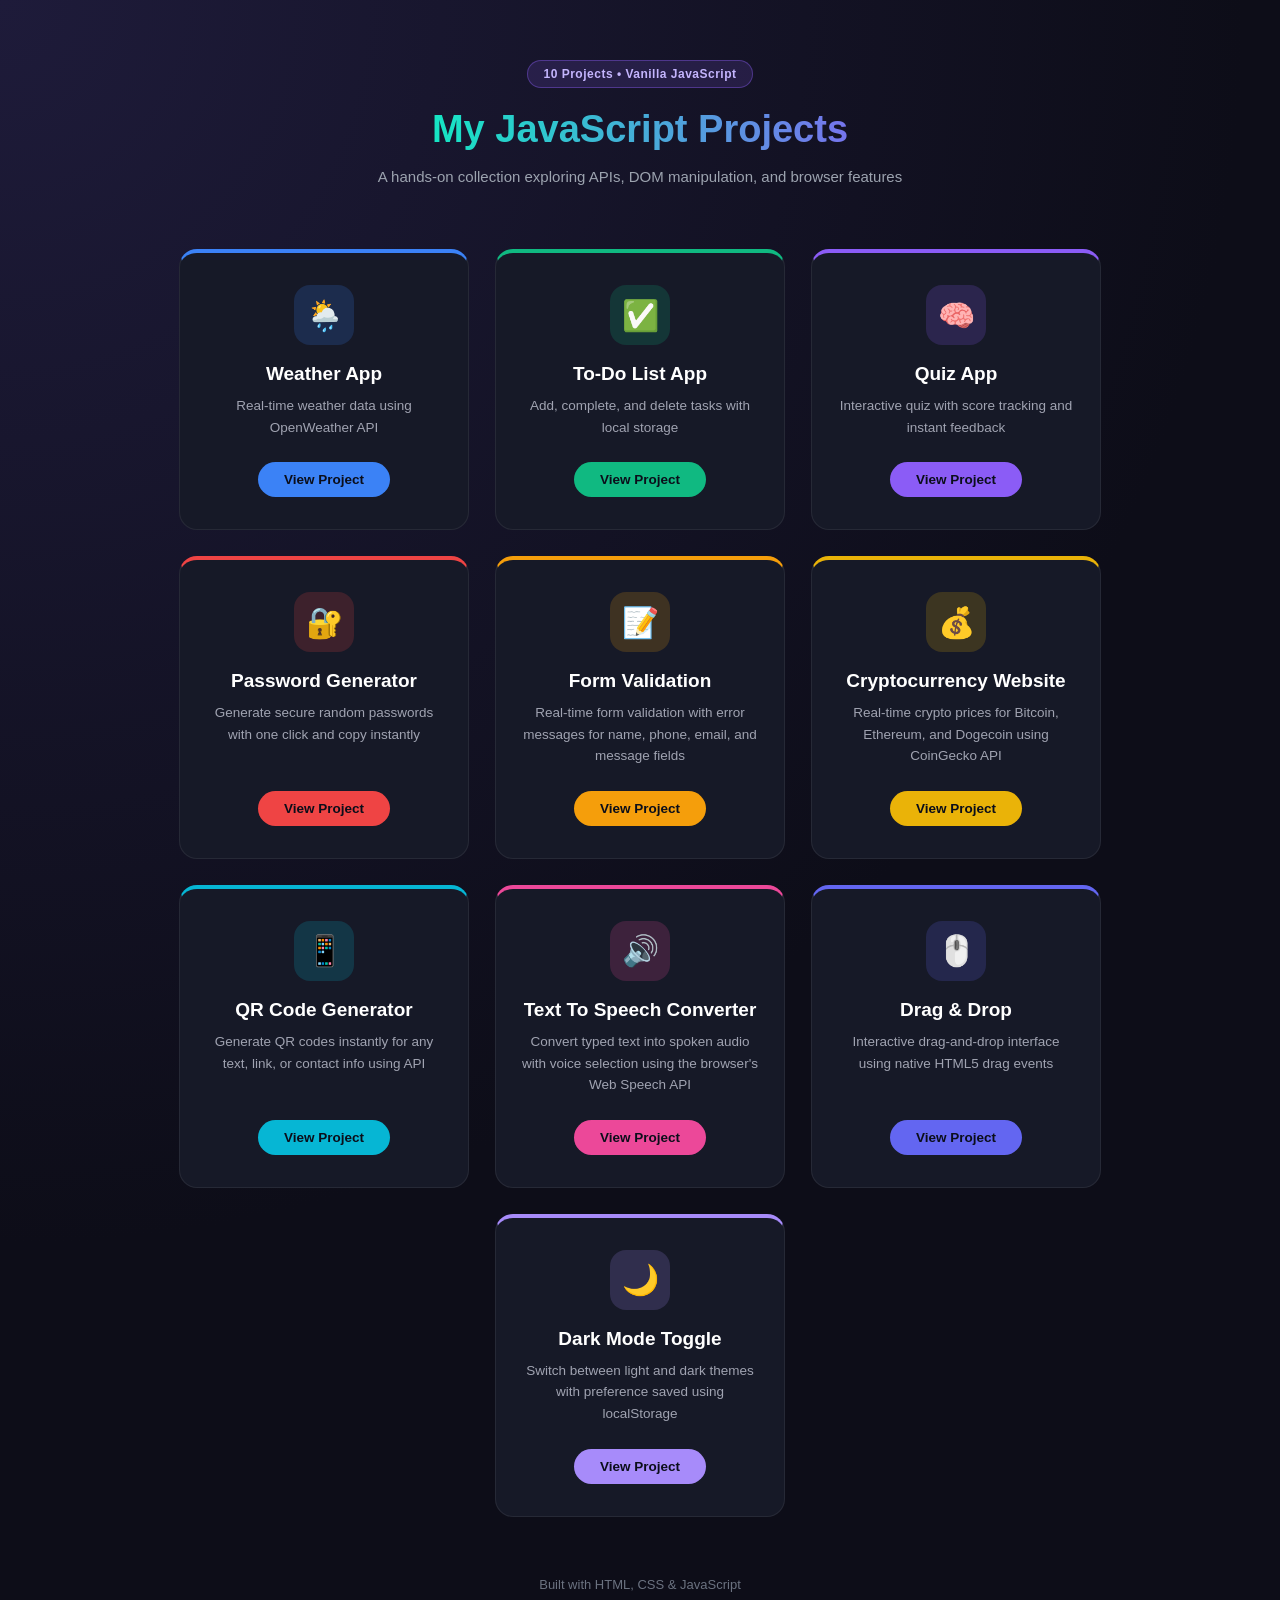
==== commit 478b8e4e: "fix spacing" ====
--- a/index.html
+++ b/index.html
@@ -8,7 +8,7 @@
 <body>
     <div class="header">
         <span class="badge">10 Projects • Vanilla JavaScript</span>
-        <h1>My JavaScript Mini Projects</h1>
+        <h1>My JavaScript Projects</h1>
         <p>A hands-on collection exploring APIs, DOM manipulation, and browser features</p>
     </div>
 
